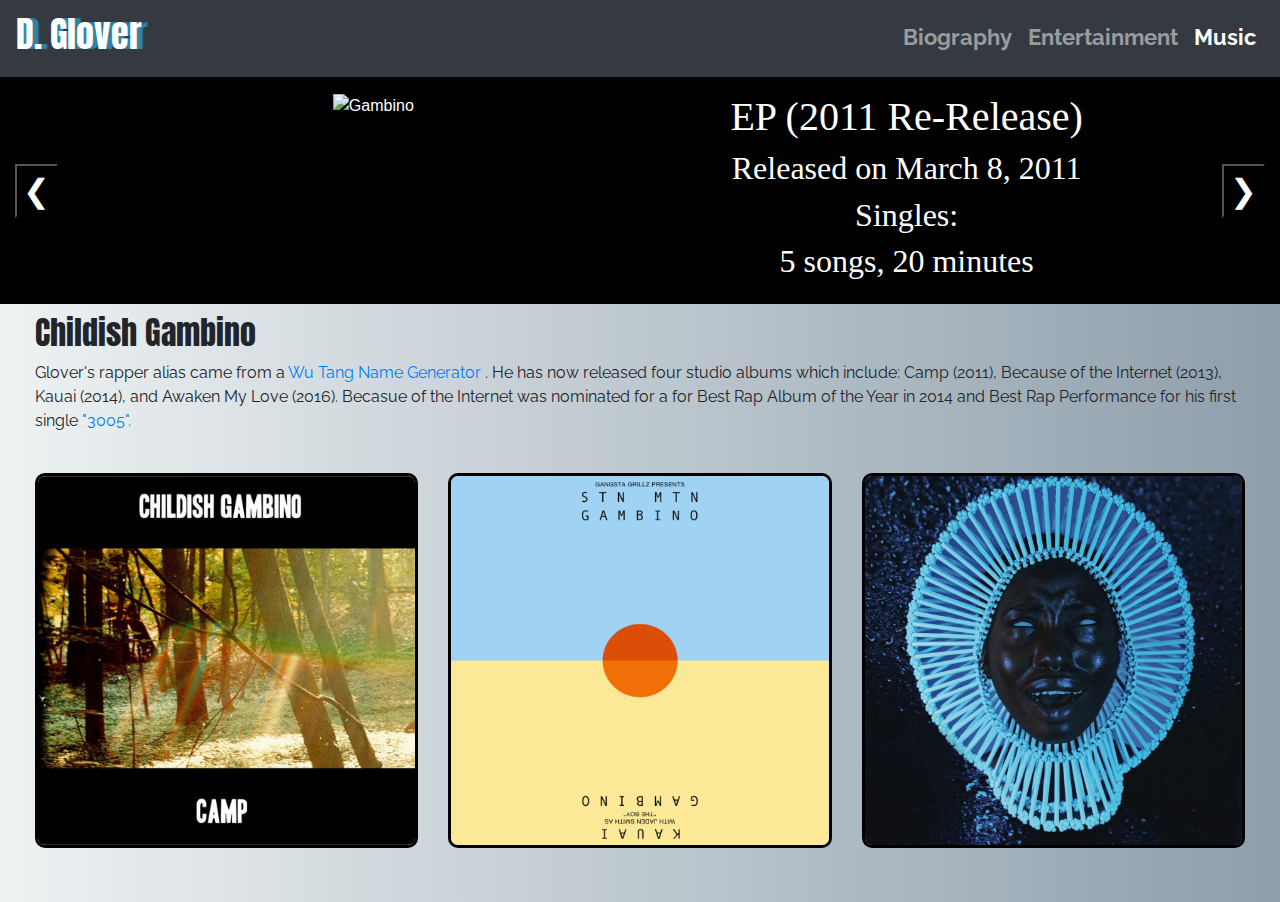
==== songs.html @ 763ec7f8 "Added Slideshow functionality to music page" ====
<!DOCTYPE html>
<html lang="en">

<head>
  <meta charset="UTF-8">
  <meta name="viewport" content="width=device-width, initial-scale=1.0">
  <title>D.Glover</title>
  <link rel="stylesheet" href="https://maxcdn.bootstrapcdn.com/bootstrap/4.5.0/css/bootstrap.min.css">
  <script src="https://ajax.googleapis.com/ajax/libs/jquery/3.5.1/jquery.min.js"></script>
  <script src="https://cdnjs.cloudflare.com/ajax/libs/popper.js/1.16.0/umd/popper.min.js"></script>
  <script src="https://maxcdn.bootstrapcdn.com/bootstrap/4.5.0/js/bootstrap.min.js"></script>
  <link rel='stylesheet prefetch' href='https://stackpath.bootstrapcdn.com/bootstrap/4.3.1/css/bootstrap.min.css'>
  <link rel='stylesheet prefetch' href='https://fonts.googleapis.com/css?family=Anton'>
  <link rel='stylesheet prefetch' href='https://fonts.googleapis.com/css?family=Raleway'>
  <link rel="stylesheet" href="css/style.css">
  <style>

  </style>
</head>

<body>
  <div class="container-fluid">
    <nav class="navbar navbar-expand-sm navbar-dark bg-dark">
      <a class="navbar-brand" href="/index.html">
        <h1 id="title-site">D. Glover</h1>
      </a>
      <button class="navbar-toggler" type="button" data-toggle="collapse" data-target="#collapsibleNavbar">
        <span class="navbar-toggler-icon"></span>
      </button>
      <div class="collapse navbar-collapse" id="collapsibleNavbar">
        <ul class="navbar-nav justify-content-end">
          <li class="nav-item"><a class="nav-link" href="#">Biography</a></li>
          <li class="nav-item"><a class="nav-link" href="/tv.html">Entertainment</a></li>
          <li class="nav-item"><a class="nav-link active disabled" href="/songs.html">Music <span
                class="sr-only">(current)</span></a></li>
        </ul>
      </div>
    </nav>

    <div class="modal col-md-12" id='modal'>
      <div class="modal-content col-md-12">
        <div><span class='close'>X</span></div>
        <div class="row album-content">
          <div class="col-md-6" style="margin-bottom: 8px; ">
            <img class="modal-img" src="img/because_the_internet.jpg" alt="Gambino">
            <p class="extras"><span class="num-songs"></span> Songs, <span class="num-min">58</span> Minutes</p>
          </div>
          <div class="col-md-6 track-list">
            <h4 class='album-title'></h4>
            <h6 class="genre"></h6>
            <table>
              <tr>
                <th>Song</th>
                <th>Artist</th>
                <th></th>
              </tr>
            </table>
            <p class="extras date-release"></p>
            <p class="extras copyright"></p>
          </div>
        </div>
      </div>
    </div>
    <div class="col-md-12">
      <div class="album-slideshow row">

        <div class="col-md-1 align-self-center">
          <button class="prev-button">&#10094</button>
          <!-- <div class="left-arrow" data-num="7"></div> -->
        </div>
        <div class="col-md-5 text-center">
          <img class="slideshow-img album"
            src="https://is3-ssl.mzstatic.com/image/thumb/Music118/v4/56/8d/88/568d88d0-e198-525e-a303-92437d3573f1/content_art_2FVXX4shjcQQSpEuddL7Y5_EP.jpg/1000x1000bb-60.jpg"
            alt="Gambino" data-num="0">
        </div>
        <div class="col-md-5 text-center album-details align-self-center">
          <h1 id="title-slide">EP (2011 Re-Release)</h1>
          <h2>Released on <span id="release-slide">March 8, 2011</span></h2>
          <h2 id="singles-slide">Singles: <span> </span></h2>
          <h2><span id="numSongs-slide">5 </span> songs, <span id="length-slide">20</span> minutes</h2>

        </div>
        <div class="col-md-1 align-self-center text-right">
          <button class="next-button">&#10095</button>
          <!-- <div class="right-arrow"></div> -->
        </div>


      </div>
    </div>

    <div id="info-text" class="col-md-12">
      <h2> Childish Gambino</h2>
      <p>Glover's rapper alias came from a <a href="http://www.mess.be/inickgenwuname.php" target="_blank">Wu Tang
          Name Generator </a>. He has now released four studio albums which include: Camp (2011), Because of the
        Internet (2013), Kauai (2014), and Awaken My Love (2016). Becasue of the Internet was nominated for a for
        Best
        Rap Album of the Year in 2014 and Best Rap Performance for his first single <a
          href="https://www.youtube.com/watch?v=tG35R8F2j8k" target="_blank">"3005".</a> </p>
      <br>
      <div class="row justify-content-md-center">
        <div class="col-md-4 col-sm-4 text-center"> <img src="img/camp.jpg" class="section-images album" data-num='1'>
        </div>
        <div class="col-md-4 col-sm-4 text-center"> <img src="img/kauai-album.png" class="section-images album"
            data-num='2'></div>
        <div class="col-md-4 col-sm-4 text-center"> <img src="img/awaken-album.jpg" class="section-images album"
            data-num='3'></div>
      </div>
      <br>
    </div>
    <script type="text/javascript" src="js/albums.js"></script>
    <script>
      function changeSSContent(buttonName) {
        const current = parseInt($(".slideshow-img").attr("data-num"));
        let index = 0;

        if (buttonName === 'prev') {
          index = (current === 0) ? albums.length - 1 : current - 1;
        } else {
          index = (current === albums.length - 1) ? 0 : current + 1
        }

        let { title, numSongs, totalTime, released, url, singles } = albums[index];

        $(".slideshow-img").attr("src", url);
        $("#title-slide").html(title);
        $("#release-slide").html(released);
        if (singles.length > 0) singles.forEach(element => {
          $("#singles-slide").css({ "display": "block" })
          $("#singles-slide").html(element)
        })
        else $("#singles-slide").css({ "display": "none" })
        $("#numSongs-slide").html(numSongs);
        $("#length-slide").html(totalTime);

        $(".slideshow-img").attr("data-num", index)

      }

      $(".prev-button").click(() => changeSSContent('prev'))
      $(".next-button").click(() => changeSSContent('next'))
    </script>
</body>

</html>
---- css/style.css ----
h1 {
  font-family: 'Anton', sans-serif;
}

#title-site {
  color: white;
  text-shadow: 6px 0px 1px #3282a7;
  font-size: 2.25rem;
}
.navbar-nav{
  font-size: 1.35rem;
  font-weight: 700;
  font-family: 'Raleway' !important;
}
h2 {
font-family: 'Anton', sans-serif;
}

h4 {
   font-family: 'Anton', sans-serif;
}

p {
  font-family: 'Raleway', sans-serif;
}

.header img {
  width: 72%;
}

body,html {
background: #8e9eab; /* fallback for old browsers */
background: -webkit-linear-gradient(to left, #8e9eab , #eef2f3); /* Chrome 10-25, Safari 5.1-6 */
background: linear-gradient(to left, #8e9eab , #eef2f3); /* W3C, IE 10+/ Edge, Firefox 16+, Chrome 26+, Opera 12+, Safari 7+ */ 
margin: 0px;
padding: 0px;
}

.gambino {
  display: block;
  /* margin: 0px auto 10px auto; */
  /* border: 10px solid; */
  border-color: black;
  background-image: url(img/because_the_internet.jpg);
}
.header {
  background-color: black;
  box-shadow: -3px 6px 7px rgba(0,0,0,0.8);
}

.section-images {
  width: 100%;
  height: 375px;
  margin-bottom: 15px;
  border-color: black;
  border-style: solid;
  border-radius: 10px;
}


#info-text {
  padding: 10px 35px 15px 35px;
}

#audio-player {
  display: block;
  margin: auto;
  width: 90%;
}

/* .header {
  background: rgb(0,0,0,0.4);
  padding: 40px 0px 40px 0px; 
  border-radius: 35px;
  margin: 60px 45px 60px 45px; */
  /*margin: 60px 20px 0px 20px;*/
  /* box-shadow: -14px -5px 22px -2px;
} */

.container-fluid {
  padding-left: 0;
  padding-right: 0;
}
.header {
  height: 93vh;
  display: flex;
  color: white;
  /* box-shadow: 2px 5px 2px rgba(0,0,0,0.8); */
}

.header img {
  /* width: 100%; */
  height: 93vh;
}

.header-ff{
  text-align: center;
}

#video {
  margin-top: 2%;
  margin-bottom: 2%;
}

#end-quote {
  text-align: center;
  padding-top: 2%;
  padding-bottom: 2%;
  /* display: inline-block; */
  align-self: center;
  /* background-image: url("/img/because_the_internet.jpg");
  background-size: cover; */

  /* text-decoration: none; */
}

 .album-content:hover {
      cursor:initial;
    }
    .modal {
      cursor: pointer;
      display: none;
      position: fixed;
      width: 100%;
      height: 100%;
      z-index: 2;
      left: 0;
      top: 0;
      overflow: auto;
      background-color: rgb(0,0,0);
      background-color: rgb(0,0,0,0.7);
    }

    .modal-content {
      margin: 2% auto;
      padding: 20px 3% 40px 3%;
      width: 98%;
      height: 92%;
      background-color: #191E1E;
      border-radius: 10px;
      overflow-y: scroll;
    }

    .close {
      color: white;
      font-weight: 600;
      font-size: 24px;
      cursor: pointer;
      margin-bottom: 10px; 
    }

    .close:hover, .close:focus {
      color: grey;
      cursor: pointer;
    }

    .modal-img {
      width: 95%;
      border: 1px solid black;
      margin-bottom: 5%;
    }
    table{
      width: 100%;
      margin-bottom: 10px;
    }
    td, th {
    border-top: 1px solid grey; 
    border-bottom: 1px solid grey; 
    text-align: left;
    padding: 8px;
  }
  th , .genre, .extras{
    color: grey;
  }
  td {
    color: white;
    overflow: hidden;
  }
  .extras{
    font-size: 14px;
  }

  td:nth-child(2), td:nth-child(3){
    color: grey;
  }

  table span {
    margin-right: 3% !important; 
  }
  .modal-content p{
    margin-bottom: 0px !important;
  }

  .modal-content p:nth-type(1){
    color: orange;
    font-size: 30px;
  }
  /*USED FOR STYLING TABLE ENTRIES*/
  .song-num {
    margin-right: 16px; 
    color: grey;
  }
  .album:hover{
    cursor: pointer;
  }

  .album-title {
    color: white;
  }
@media(max-width: 768px){
  .section-images{
    height: 30vh;
  }
  .header img {
    width: 100%;
    height: 65vh;
  }

  .header {
    /* margin: 60px 10px 60px 10px; */
    height: 65vh;
  }
}

@media (max-width: 767px){
  .section-images{
    height: 300px;
  }
  .header img {
    width: 100%;
    height: 50vh;
  }

  .header {
    /* margin: 60px 10px 60px 10px; */
    height: 70vh;
  }
}

.fade-in {
  animation: fadeIn ease 8s;
  -webkit-animation: fadeIn ease 10s;
  -moz-animation: fadeIn ease 10s;
  -o-animation: fadeIn ease 10s;
  -ms-animation: fadeIn ease 10s;
}

@keyframes fadeIn {
  0% {
    opacity:0;
  }
  100% {
    opacity:1;
  }
}

footer {
  box-shadow: 0px -5px 17px rgba(0,0,0,0.5);
  padding: 2% 0px 2%;
  background-color: #343a40;

}
.footer-section {
  /* height: 120px; */
  /* line-height: 100px; */
  margin-right: 2%;
 
}
.footer-section:nth-child(1) {
  border-right: 2px solid white;
}
#info-text h5 {
  font-family: 'Raleway';
}

.navbar-expand-sm .navbar-collapse{
  justify-content: flex-end;
}

@media(max-width: 576px) {
  .header, .header img {
    height: initial;
    /* margin-top: 1.25rem; */
  }
 
  .footer-section:nth-of-type(1){
    order:12;   
  }
  h4#title-site {
    margin-top: 5% !important;
    border-top: 4px solid white;
    padding-top: 5%;
  }

}

/* Album style */
.album-slideshow {
  background-color: black;
  /* width: 100%; */
  padding:16px 0;
  color: white;
}

.left-arrow {
  height: 34px;
  width: 34px;
  border-left: 8px solid white;
  border-bottom: 8px solid white;
  transform: rotate(45deg);
  /* display: block; */
  margin: auto;
}
.right-arrow {
  height: 34px;
  width: 34px;
  border-right: 8px solid white;
  border-top: 8px solid white;
  transform: rotate(45deg);
  margin: auto;
}

.right-arrow:hover {
  border-right-color: #ffb844;
  border-top-color: #ffb844;
  cursor: pointer;
}
.left-arrow:hover {
  border-left-color: #ffb844;
  border-bottom-color: #ffb844;
  cursor: pointer;
}
img.slideshow-img {
  width:100%;
}

.album-details h1, .album-details h2  {
  font-family: initial;
}
.not-displaying  {
  display: none;
}
.display {
  display: block;
}

.next-button, .prev-button {
  background-color: black;
  color: white;
  font-size: 2rem;
}

.next-button:hover, .prev-button:hover {
  color: #ffb844;
}
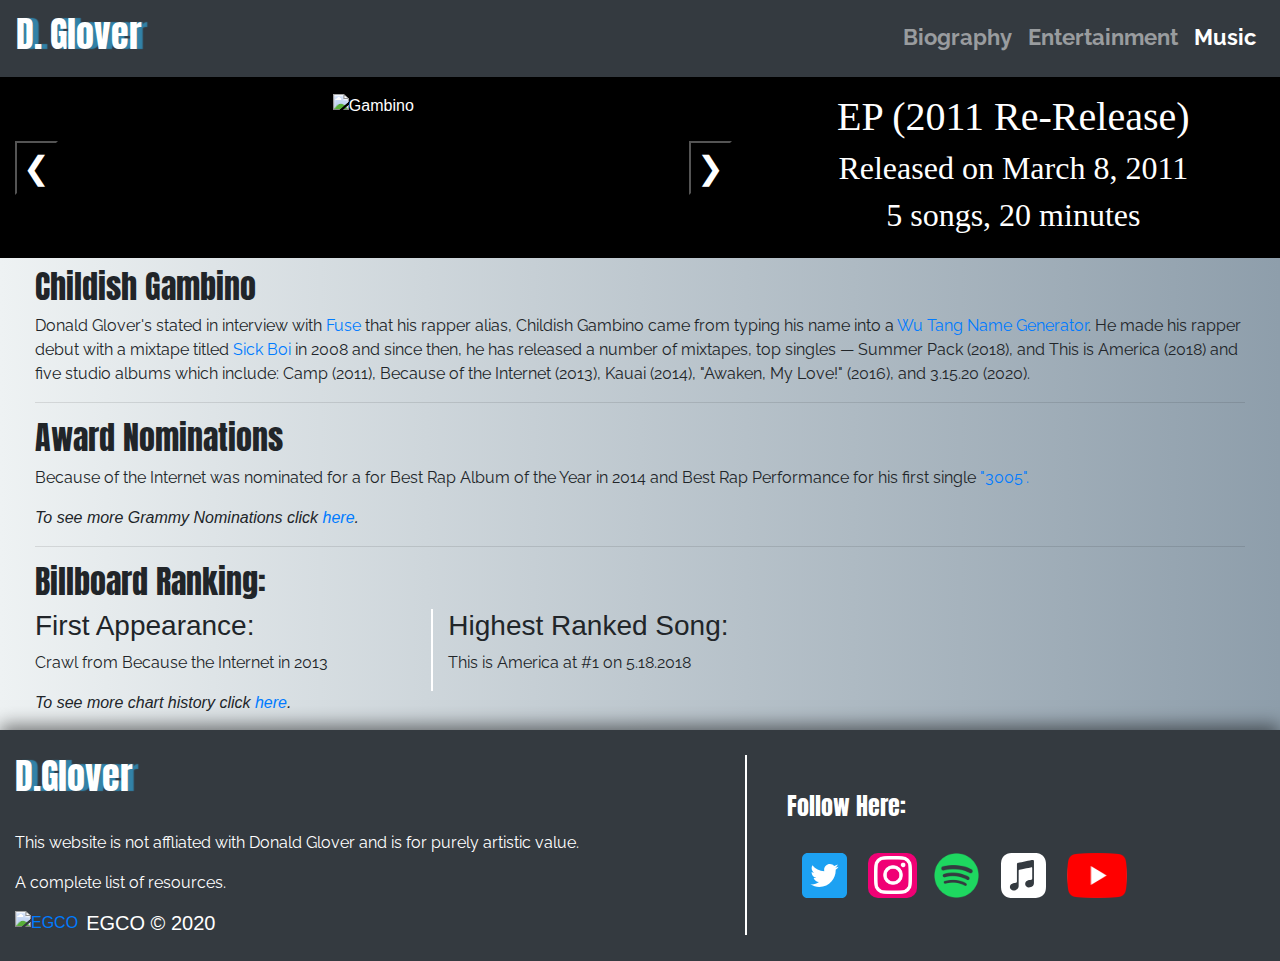
==== commit c999594a: "Added footer to songs page and mobile responsiveness" ====
--- a/songs.html
+++ b/songs.html
@@ -14,7 +14,13 @@
   <link rel='stylesheet prefetch' href='https://fonts.googleapis.com/css?family=Raleway'>
   <link rel="stylesheet" href="css/style.css">
   <style>
-
+    ul.album-list {
+      columns: 2;
+    }
+
+    .album-list li {
+      font-size: 1.5rem;
+    }
   </style>
 </head>
 
@@ -64,23 +70,23 @@
     <div class="col-md-12">
       <div class="album-slideshow row">
 
-        <div class="col-md-1 align-self-center">
+        <div class="col-md-1 col-6 order-md-1 order-1 align-self-center">
           <button class="prev-button">&#10094</button>
           <!-- <div class="left-arrow" data-num="7"></div> -->
         </div>
-        <div class="col-md-5 text-center">
+        <div class="col-md-5 order-md-2 text-center">
           <img class="slideshow-img album"
             src="https://is3-ssl.mzstatic.com/image/thumb/Music118/v4/56/8d/88/568d88d0-e198-525e-a303-92437d3573f1/content_art_2FVXX4shjcQQSpEuddL7Y5_EP.jpg/1000x1000bb-60.jpg"
             alt="Gambino" data-num="0">
         </div>
-        <div class="col-md-5 text-center album-details align-self-center">
+        <div class="col-md-5 order-md-4 text-center album-details align-self-center">
           <h1 id="title-slide">EP (2011 Re-Release)</h1>
           <h2>Released on <span id="release-slide">March 8, 2011</span></h2>
-          <h2 id="singles-slide">Singles: <span> </span></h2>
+          <h2 id="singles-slide" style="display: none;">Singles: <span> </span></h2>
           <h2><span id="numSongs-slide">5 </span> songs, <span id="length-slide">20</span> minutes</h2>
 
         </div>
-        <div class="col-md-1 align-self-center text-right">
+        <div class="col-md-1 col-6 order-md-3 order-3 align-self-center text-right">
           <button class="next-button">&#10095</button>
           <!-- <div class="right-arrow"></div> -->
         </div>
@@ -90,24 +96,194 @@
     </div>
 
     <div id="info-text" class="col-md-12">
-      <h2> Childish Gambino</h2>
-      <p>Glover's rapper alias came from a <a href="http://www.mess.be/inickgenwuname.php" target="_blank">Wu Tang
-          Name Generator </a>. He has now released four studio albums which include: Camp (2011), Because of the
-        Internet (2013), Kauai (2014), and Awaken My Love (2016). Becasue of the Internet was nominated for a for
+      <h2>Childish Gambino</h2>
+      <!-- <h3>Albums:</h3>
+      <ul class="album-list">
+        <li>EP (2011 Re-Release)</li>
+        <li>Camp (2011)</li>
+        <ul>
+          <li>Bonfire</li>
+        </ul>
+        <li>Because the Internet (2013)</li>
+        <ul>
+          <li>3005</li>
+        </ul>
+        <li>Kauai</li>
+        <ul>
+          <li>Sober</li>
+        </ul>
+        <li>"Awaken, My Love!"</li>
+        <ul>
+          <li>Me and Your Mama</li>
+        </ul>
+      </ul>
+      <h3>Singles:</h3> -->
+      <p>Donald Glover's stated in interview with <a href="https://www.youtube.com/watch?v=OBV2bSwuNGo"
+          target="_blank">Fuse</a> that his rapper alias,
+        Childish Gambino came from typing his name into a <a href="http://www.mess.be/inickgenwuname.php"
+          target="_blank">Wu Tang Name
+          Generator</a>. He made his rapper debut with a mixtape titled <a
+          href="https://genius.com/albums/Childish-gambino/Sick-boi" target="_blank" alt="Genuis - Sick Boi">Sick
+          Boi</a> in 2008 and since then,
+        he has released a number of mixtapes, top singles — Summer Pack (2018), and This is America (2018) and five
+        studio albums
+        which include: Camp (2011), Because of the
+        Internet (2013), Kauai (2014), "Awaken, My Love!" (2016), and 3.15.20 (2020). </p>
+      <!-- <table class="">
+        <thead>
+          <td>Name</td>
+        </thead>
+        <tr>
+          <td>Camp</td>
+          <td>Because the Internet</td>
+          <td>Kauai</td>
+        </tr>
+      </table> -->
+      <hr>
+      <h2>Award Nominations</h2>
+      <p>Because of the Internet was
+        nominated for a for
         Best
         Rap Album of the Year in 2014 and Best Rap Performance for his first single <a
-          href="https://www.youtube.com/watch?v=tG35R8F2j8k" target="_blank">"3005".</a> </p>
+          href="https://www.youtube.com/watch?v=tG35R8F2j8k" target="_blank">"3005".</a></p>
+      <i>To see more Grammy Nominations click <a href="https://www.grammy.com/grammys/artists/childish-gambino"
+          target="_blank">here</a>.</i>
       <br>
-      <div class="row justify-content-md-center">
-        <div class="col-md-4 col-sm-4 text-center"> <img src="img/camp.jpg" class="section-images album" data-num='1'>
-        </div>
-        <div class="col-md-4 col-sm-4 text-center"> <img src="img/kauai-album.png" class="section-images album"
-            data-num='2'></div>
-        <div class="col-md-4 col-sm-4 text-center"> <img src="img/awaken-album.jpg" class="section-images album"
-            data-num='3'></div>
-      </div>
+      <hr>
+      <h2>Billboard Ranking:</h2>
+      <div class="row">
+        <div class="col-lg-4 col-md-6" style="border-right: 2px solid white;">
+          <h3>First Appearance:</h3>
+          <p>Crawl from Because the Internet in 2013</p>
+        </div>
+        <div class="col-lg-4 col-md-6">
+          <h3>Highest Ranked Song:</h3>
+          <p>This is America at #1 on 5.18.2018</p>
+        </div>
+      </div>
+
+
+
+
+      <i>To see more chart history click <a href="https://www.billboard.com/music/childish-gambino/chart-history"
+          target="_blank">here</a>.</i>
       <br>
     </div>
+    <footer>
+      <div class="footer col-md-12"
+        style="width: 100%; background-color: #343a40; color: white; position: relative; bottom:0;">
+        <div class="row">
+          <div class="col-lg-7 col-md-5 footer-section">
+            <h4 id="title-site">D.Glover</h4>
+            <br />
+            <p>This website is not affliated with Donald Glover and is for purely artistic value.</p>
+            <p>A complete list of resources.</p>
+            <div class="col-md-12">
+              <div class="row align-items-center">
+                <a href="https://www.edwingon.com/" target="_blank"><img
+                    src="https://d1bx69z06fa2ip.cloudfront.net/eg-logo.png" height="40px" alt="EGCO" /></a>
+                <h5 style="margin-bottom: 0px; margin-left: 8px;"><a style='color: white; '
+                    href="https://www.edwingon.com/" target="_blank">EGCO</a> &copy; 2020</h5>
+              </div>
+            </div>
+          </div>
+          <div class="col-lg-4  col-md-6 col-xs-6 order-sm-1 footer-section my-auto">
+            <h4>Follow Here:</h4>
+            <br />
+            <div class="col-md-12 col-xs-12">
+              <div class="row">
+                <div class="col-sm-2 col-2">
+                  <a href="https://twitter.com/donaldglover?lang=en" target="_blank">
+                    <svg version="1.1" xmlns="http://www.w3.org/2000/svg" xmlns:xlink="http://www.w3.org/1999/xlink"
+                      x="0px" y="0px" height="45px" width="45px" viewBox="0 0 400 400"
+                      style="enable-background:new 0 0 400 400;" xml:space="preserve">
+                      <style type="text/css">
+                        .st0 {
+                          fill: #1DA1F2;
+                        }
+
+                        .st1 {
+                          fill: #FFFFFF;
+                        }
+                      </style>
+                      <g id="Dark_Blue">
+                        <path class="st0" d="M350,400H50c-27.6,0-50-22.4-50-50V50C0,22.4,22.4,0,50,0h300c27.6,0,50,22.4,50,50v300
+        C400,377.6,377.6,400,350,400z" />
+                      </g>
+                      <g id="Logo__x2014__FIXED">
+                        <path class="st1" d="M153.6,301.6c94.3,0,145.9-78.2,145.9-145.9c0-2.2,0-4.4-0.1-6.6c10-7.2,18.7-16.3,25.6-26.6
+        c-9.2,4.1-19.1,6.8-29.5,8.1c10.6-6.3,18.7-16.4,22.6-28.4c-9.9,5.9-20.9,10.1-32.6,12.4c-9.4-10-22.7-16.2-37.4-16.2
+        c-28.3,0-51.3,23-51.3,51.3c0,4,0.5,7.9,1.3,11.7c-42.6-2.1-80.4-22.6-105.7-53.6c-4.4,7.6-6.9,16.4-6.9,25.8
+        c0,17.8,9.1,33.5,22.8,42.7c-8.4-0.3-16.3-2.6-23.2-6.4c0,0.2,0,0.4,0,0.7c0,24.8,17.7,45.6,41.1,50.3c-4.3,1.2-8.8,1.8-13.5,1.8
+        c-3.3,0-6.5-0.3-9.6-0.9c6.5,20.4,25.5,35.2,47.9,35.6c-17.6,13.8-39.7,22-63.7,22c-4.1,0-8.2-0.2-12.2-0.7
+        C97.7,293.1,124.7,301.6,153.6,301.6" />
+                      </g>
+                    </svg>
+                  </a>
+
+                </div>
+                <div class="col-sm-2 col-2">
+                  <div
+                    style="height:45px; width:49px; padding: 3px 0px; background-color: #f00175; border-radius: 10px;">
+                    <a href="https://www.instagram.com/childishgambino/?hl=en" target="_blank"><img height="38px"
+                        width="38px" style="display: block; margin: auto;" src="/img/glyph-logo_May2016.png" /></a>
+                  </div>
+
+                </div>
+                <div class="col-sm-2 col-2">
+                  <a href="https://open.spotify.com/artist/73sIBHcqh3Z3NyqHKZ7FOL" target="_blank">
+                    <img src="/img/Spotify_Icon_RGB_Green.png" height="45px" alt="Spotify logo" />
+                  </a>
+                </div>
+                <div class="col-sm-2 col-2">
+                  <a href="https://itunes.apple.com/us/artist/childish-gambino/466842536" target="_blank">
+                    <?xml version="1.0" encoding="utf-8"?>
+                    <!-- Generator: Adobe Illustrator 16.0.1, SVG Export Plug-In . SVG Version: 6.00 Build 0)  -->
+                    <!DOCTYPE svg PUBLIC "-//W3C//DTD SVG 1.1//EN" "http://www.w3.org/Graphics/SVG/1.1/DTD/svg11.dtd">
+                    <svg version="1.1" id="Layer_1" xmlns="http://www.w3.org/2000/svg"
+                      xmlns:xlink="http://www.w3.org/1999/xlink" x="0px" y="0px" width="45px" height="45px"
+                      viewBox="0 0 28.188 28.195" enable-background="new 0 0 28.188 28.195" xml:space="preserve">
+                      <path fill="#FFFFFF" d="M28.187,7.195c-0.001-0.867-0.076-1.728-0.282-2.574c-0.372-1.536-1.247-2.713-2.561-3.573
+      C24.67,0.607,23.93,0.335,23.14,0.193c-0.608-0.109-1.221-0.159-1.838-0.177c-0.048-0.002-0.098-0.009-0.146-0.014H7.032
+      c-0.178,0.01-0.356,0.02-0.534,0.03c-0.878,0.05-1.75,0.146-2.575,0.472C2.351,1.126,1.219,2.21,0.555,3.768
+      C0.33,4.296,0.212,4.856,0.129,5.423C0.062,5.883,0.024,6.345,0.011,6.81C0.01,6.846,0.002,6.882-0.001,6.918v14.359
+      c0.01,0.166,0.019,0.332,0.03,0.498c0.059,0.957,0.181,1.908,0.584,2.787c0.764,1.668,2.041,2.764,3.799,3.291
+      c0.495,0.149,1.005,0.22,1.519,0.268c0.651,0.062,1.304,0.072,1.957,0.072c4.319,0,8.638,0,12.957-0.002
+      c0.617,0,1.231-0.039,1.844-0.116c0.967-0.124,1.876-0.412,2.697-0.952c0.988-0.65,1.729-1.512,2.208-2.594
+      c0.219-0.495,0.344-1.021,0.434-1.555c0.134-0.793,0.163-1.595,0.162-2.397C28.188,16.116,28.191,11.656,28.187,7.195
+       M20.642,11.882c0,2.237,0.001,4.474-0.001,6.71c0,0.49-0.067,0.971-0.285,1.417c-0.339,0.694-0.894,1.13-1.63,1.339
+      c-0.41,0.117-0.829,0.184-1.256,0.203c-1.118,0.053-2.084-0.705-2.284-1.804c-0.166-0.907,0.268-1.907,1.221-2.374
+      c0.38-0.188,0.786-0.293,1.196-0.381c0.444-0.096,0.89-0.18,1.332-0.282c0.322-0.074,0.537-0.271,0.6-0.606
+      c0.015-0.074,0.021-0.151,0.021-0.227c0.001-2.132,0.001-4.263-0.001-6.394c0-0.073-0.012-0.147-0.03-0.217
+      c-0.046-0.177-0.175-0.285-0.357-0.275c-0.188,0.011-0.373,0.041-0.558,0.078c-0.893,0.176-1.785,0.357-2.677,0.537
+      c-0.911,0.183-1.822,0.368-2.734,0.552c-0.538,0.109-1.076,0.217-1.614,0.326c-0.019,0.004-0.038,0.01-0.056,0.015
+      c-0.325,0.09-0.443,0.239-0.458,0.575c-0.002,0.051-0.001,0.102-0.001,0.154c-0.001,3.056,0,6.113-0.002,9.168
+      c0,0.494-0.055,0.982-0.253,1.441c-0.327,0.754-0.905,1.223-1.685,1.45c-0.412,0.119-0.835,0.187-1.263,0.202
+      c-1.126,0.042-2.061-0.706-2.254-1.814c-0.167-0.955,0.27-1.98,1.354-2.439c0.419-0.176,0.859-0.273,1.301-0.365
+      c0.337-0.071,0.675-0.135,1.011-0.207c0.449-0.098,0.684-0.38,0.703-0.839c0.002-0.06,0.001-0.117,0.001-0.177
+      c0-3.477,0-6.955,0.002-10.432c0-0.145,0.015-0.294,0.049-0.435c0.082-0.335,0.321-0.526,0.641-0.609
+      c0.3-0.078,0.605-0.132,0.909-0.194c0.861-0.174,1.722-0.347,2.583-0.52c0.89-0.18,1.779-0.359,2.669-0.539
+      c0.786-0.159,1.572-0.32,2.36-0.475c0.258-0.051,0.52-0.103,0.78-0.124c0.364-0.029,0.614,0.2,0.651,0.566
+      c0.009,0.087,0.014,0.175,0.014,0.263C20.643,7.394,20.643,9.638,20.642,11.882L20.642,11.882z" />
+                    </svg>
+                  </a>
+
+                </div>
+                <div class="col-sm-2 col-2">
+                  <div style="height:45px; width:59px;">
+                    <a href="https://www.youtube.com/channel/UC20LoHy2mX0LQODrkUalxVQ" target="_blank"><img
+                        height="45px" width="60px" style="display: block; margin: auto;"
+                        src="/img/youtube_social_icon_red.png" /></a>
+                  </div>
+                </div>
+
+              </div>
+            </div>
+
+          </div>
+        </div>
+      </div>
+    </footer>
     <script type="text/javascript" src="js/albums.js"></script>
     <script>
       function changeSSContent(buttonName) {
